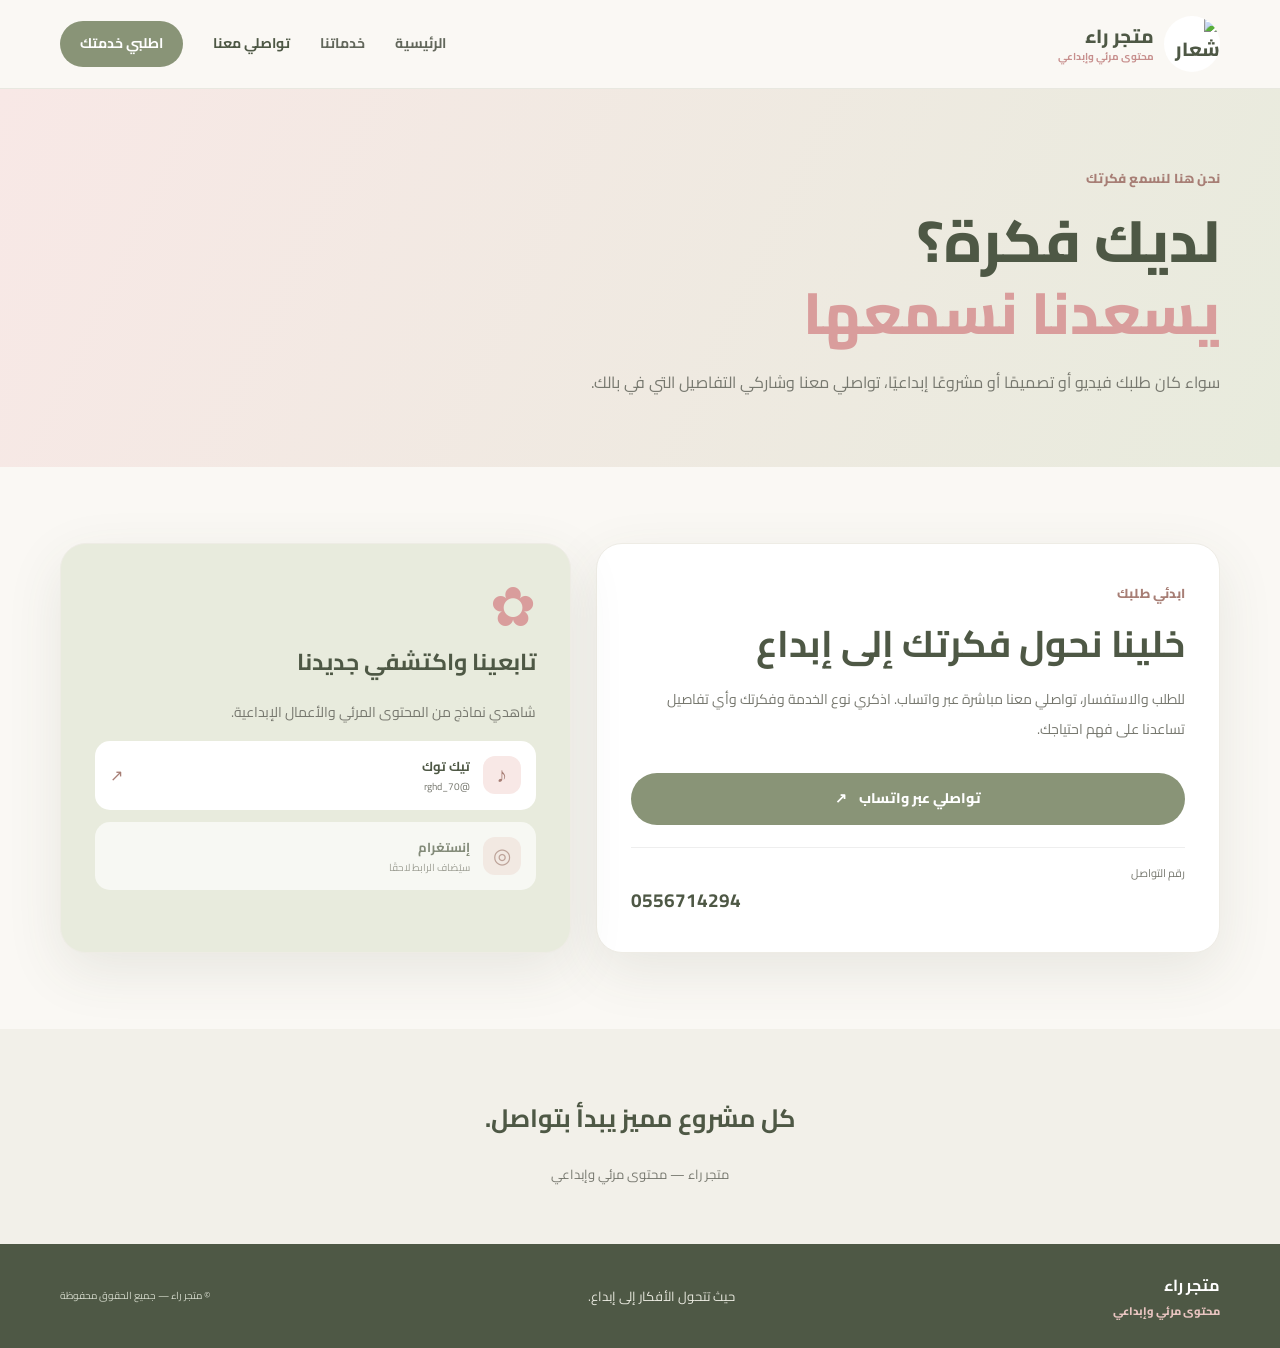
==== contact.html @ 1ba8f0df "Add files via upload" ====
<!doctype html>
<html lang="ar" dir="rtl"><head><meta charset="utf-8"><meta name="viewport" content="width=device-width, initial-scale=1"><meta name="description" content="تواصلي مع متجر راء لطلب فيديوهات الذكاء الاصطناعي والتصاميم والإعلانات والمشاريع الإبداعية."><title>تواصلي معنا | متجر راء</title><link rel="preconnect" href="https://fonts.googleapis.com"><link rel="preconnect" href="https://fonts.gstatic.com" crossorigin><link href="https://fonts.googleapis.com/css2?family=Cairo:wght@400;500;600;700;800&display=swap" rel="stylesheet"><link rel="stylesheet" href="style.css"></head><body>
<header class="site-header"><div class="container nav-wrap"><a class="brand" href="index.html"><img src="assets/images/raa-logo.webp" alt="شعار متجر راء"><span>متجر راء<small>محتوى مرئي وإبداعي</small></span></a><button class="menu-toggle" aria-label="فتح القائمة" aria-expanded="false">☰</button><nav class="nav-links"><a href="index.html">الرئيسية</a><a href="services.html">خدماتنا</a><a class="active" href="contact.html">تواصلي معنا</a><a class="nav-cta" href="https://wa.me/966556714294" target="_blank" rel="noopener">اطلبي خدمتك</a></nav></div></header>
<main><section class="page-hero contact-hero"><div class="container"><span class="eyebrow">نحن هنا لنسمع فكرتك</span><h1>لديك فكرة؟<br><em>يسعدنا نسمعها</em></h1><p>سواء كان طلبك فيديو أو تصميمًا أو مشروعًا إبداعيًا، تواصلي معنا وشاركي التفاصيل التي في بالك.</p></div></section>
<section class="section container contact-layout"><div class="contact-card"><span class="eyebrow">ابدئي طلبك</span><h2>خلينا نحول فكرتك إلى إبداع</h2><p>للطلب والاستفسار، تواصلي معنا مباشرة عبر واتساب. اذكري نوع الخدمة وفكرتك وأي تفاصيل تساعدنا على فهم احتياجك.</p><a class="btn btn-primary btn-wide" href="https://wa.me/966556714294?text=%D9%85%D8%B1%D8%AD%D8%A8%D8%A7%D9%8B%20%D9%85%D8%AA%D8%AC%D8%B1%20%D8%B1%D8%A7%D8%A1%D8%8C%20%D8%A3%D8%B1%D8%BA%D8%A8%20%D8%A8%D8%A7%D9%84%D8%A7%D8%B3%D8%AA%D9%81%D8%B3%D8%A7%D8%B1%20%D8%B9%D9%86%20%D8%AE%D8%AF%D9%85%D8%A7%D8%AA%D9%83%D9%85." target="_blank" rel="noopener">تواصلي عبر واتساب <span>↗</span></a><div class="contact-detail"><small>رقم التواصل</small><b dir="ltr">0556714294</b></div></div><div class="social-card"><div class="social-flower">✿</div><h3>تابعينا واكتشفي جديدنا</h3><p>شاهدي نماذج من المحتوى المرئي والأعمال الإبداعية.</p><a class="social-link" href="https://www.tiktok.com/@rghd_70" target="_blank" rel="noopener"><span class="social-icon">♪</span><span><b>تيك توك</b><small>@rghd_70</small></span><span class="arrow">↗</span></a><div class="social-link disabled"><span class="social-icon">◎</span><span><b>إنستغرام</b><small>سيُضاف الرابط لاحقًا</small></span></div></div></section>
<section class="contact-bottom"><div class="container"><h2>كل مشروع مميز يبدأ بتواصل.</h2><p>متجر راء — محتوى مرئي وإبداعي</p></div></section></main><footer class="site-footer"><div class="container footer-inner"><div class="footer-brand"><b>متجر راء</b><span>محتوى مرئي وإبداعي</span></div><p>حيث تتحول الأفكار إلى إبداع.</p><small>© متجر راء — جميع الحقوق محفوظة</small></div></footer><script src="script.js"></script></body></html>
---- style.css ----
@import url('https://fonts.googleapis.com/css2?family=Cairo:wght@400;500;600;700;800&display=swap');
:root{--sage:#899477;--sage-dark:#4e5845;--sage-soft:#e8ebdd;--pink:#edb7b6;--pink-soft:#f8e8e6;--cream:#faf8f4;--sand:#e6ddd2;--ink:#34372f;--muted:#77786f;--white:#fff;--shadow:0 18px 55px rgba(67,78,57,.10)}*{box-sizing:border-box}html{scroll-behavior:smooth}body{margin:0;background:var(--cream);color:var(--ink);font-family:'Cairo',Tahoma,sans-serif;line-height:1.85}a{color:inherit;text-decoration:none}img{display:block;max-width:100%}.container{width:min(1160px,calc(100% - 44px));margin-inline:auto}.site-header{position:sticky;top:0;z-index:20;background:rgba(250,248,244,.93);backdrop-filter:blur(14px);border-bottom:1px solid rgba(137,148,119,.16)}.nav-wrap{min-height:88px;display:flex;align-items:center;justify-content:space-between;gap:24px}.brand{display:flex;align-items:center;gap:10px;font-weight:800;color:var(--sage-dark);font-size:19px}.brand img{width:56px;height:56px;object-fit:contain;border-radius:50%;background:#fff}.brand span{display:flex;flex-direction:column;line-height:1.35}.brand small{font-size:10px;color:#c78f8d;font-weight:700}.nav-links{display:flex;align-items:center;gap:30px;font-size:14px;font-weight:700;color:#62675b}.nav-links a{transition:.2s}.nav-links a:hover,.nav-links a.active{color:var(--sage-dark)}.nav-cta{background:var(--sage)!important;color:#fff!important;padding:10px 20px;border-radius:30px}.menu-toggle{display:none;border:0;background:var(--sage-soft);color:var(--sage-dark);font-size:23px;border-radius:12px;padding:5px 12px}.hero{display:grid;grid-template-columns:.92fr 1.08fr;align-items:center;gap:54px;padding-block:72px 82px}.eyebrow{display:inline-block;color:#a77e75;font-size:13px;font-weight:800;letter-spacing:.2px}.hero h1,.page-hero h1{font-size:clamp(39px,5vw,66px);line-height:1.25;color:var(--sage-dark);margin:12px 0 18px;font-weight:800}.hero h1 em,.page-hero h1 em{font-style:normal;color:#d99d9c}.hero-copy>p,.page-hero p{max-width:540px;color:var(--muted);font-size:16px;line-height:2.1}.hero-actions{display:flex;gap:12px;flex-wrap:wrap;margin-top:28px}.btn{display:inline-flex;align-items:center;justify-content:center;gap:12px;padding:13px 23px;border-radius:32px;font-weight:800;font-size:14px;transition:transform .2s,box-shadow .2s}.btn:hover{transform:translateY(-3px);box-shadow:var(--shadow)}.btn-primary{background:var(--sage);color:#fff}.btn-light{background:#fff;color:var(--sage-dark);border:1px solid var(--sage-soft)}.hero-note{display:flex;align-items:center;gap:9px;color:#898b80;font-size:12px;margin-top:28px}.note-dot{width:8px;height:8px;background:var(--pink);border-radius:50%;box-shadow:0 0 0 5px var(--pink-soft)}.hero-visual{position:relative}.hero-visual>img{width:100%;height:440px;object-fit:cover;border-radius:44% 44% 22px 22px;box-shadow:var(--shadow)}.floating-tag{position:absolute;bottom:22px;right:-20px;background:#fff;padding:15px 20px;border-radius:18px;box-shadow:var(--shadow);display:flex;flex-direction:column}.floating-tag b{color:var(--sage-dark);font-size:14px}.floating-tag small{color:var(--muted);font-size:11px}.intro-band{background:var(--sage-soft);padding:62px 0}.intro-grid{display:grid;grid-template-columns:.8fr 1.2fr;gap:60px;align-items:center}.intro-grid h2,.section-heading h2,.closing-cta h2,.contact-card h2{font-size:clamp(25px,3vw,37px);line-height:1.5;color:var(--sage-dark);margin:8px 0 0}.intro-grid p{margin:0;color:#666d5c;line-height:2.2}.section{padding-block:76px}.section-heading{display:flex;align-items:end;justify-content:space-between;gap:20px;margin-bottom:30px}.text-link{font-size:13px;color:#a77e75;font-weight:800;white-space:nowrap}.service-preview-grid{display:grid;grid-template-columns:repeat(4,1fr);gap:16px}.service-mini{background:#fff;border:1px solid #eeece5;border-radius:20px;padding:23px 20px;min-height:205px;transition:.25s}.service-mini:hover{transform:translateY(-5px);box-shadow:var(--shadow)}.mini-icon{width:43px;height:43px;border-radius:14px;display:grid;place-items:center;background:var(--pink-soft);color:#bd8582;font-size:23px}.service-mini:nth-child(even) .mini-icon{background:var(--sage-soft);color:var(--sage-dark)}.service-mini h3{font-size:16px;color:var(--sage-dark);margin:17px 0 7px}.service-mini p{font-size:12px;color:var(--muted);margin:0;line-height:2}.showcase{background:#f2f0e9;padding:65px 0}.showcase-grid{display:grid;grid-template-columns:repeat(3,1fr);gap:20px}.showcase-grid figure{margin:0;background:#fff;border-radius:22px;overflow:hidden;box-shadow:0 8px 30px rgba(0,0,0,.04)}.showcase-grid img{width:100%;height:230px;object-fit:cover}.showcase-grid figcaption{padding:14px 18px;font-weight:800;color:var(--sage-dark)}.closing-cta{display:flex;align-items:center;justify-content:space-between;gap:30px;padding-block:64px}.closing-cta p{color:var(--muted);margin-bottom:0}.site-footer{background:#4e5845;color:#fff;padding:27px 0}.footer-inner{display:flex;align-items:center;justify-content:space-between;gap:20px}.footer-brand{display:flex;flex-direction:column;font-weight:800}.footer-brand span{font-size:11px;color:#e9c5c1}.footer-inner p{font-size:13px;color:#e9e9df}.footer-inner small{font-size:10px;color:#d2d7c9}.page-hero{background:linear-gradient(115deg,#e8ebdd 0%,#f8e8e6 100%);padding:74px 0 68px}.page-hero h1{font-size:clamp(38px,5vw,58px);margin-bottom:10px}.page-hero p{max-width:650px;margin-bottom:0}.services-list{display:flex;flex-direction:column;gap:28px}.service-row{display:grid;grid-template-columns:.95fr 1.05fr;align-items:center;gap:44px;background:#fff;border-radius:26px;padding:22px;box-shadow:0 8px 30px rgba(61,70,53,.045)}.service-row.reverse img{order:2}.service-row img{width:100%;height:300px;object-fit:cover;border-radius:19px}.service-number{color:#d39b99;font-size:13px;font-weight:800}.service-row h2{font-size:25px;color:var(--sage-dark);margin:5px 0 10px}.service-row p,.service-row li{font-size:13px;color:var(--muted);line-height:2}.service-row ul{padding-right:20px;margin:10px 0 0}.samples-section{background:#f2f0e9}.section-lead{color:var(--muted);font-size:13px}.gallery-grid{display:grid;grid-template-columns:repeat(3,1fr);gap:18px}.gallery-grid figure{margin:0;background:#fff;border-radius:18px;overflow:hidden;box-shadow:0 7px 24px rgba(55,65,48,.05);transition:.2s}.gallery-grid figure:hover{transform:translateY(-4px)}.gallery-grid img{width:100%;height:215px;object-fit:cover}.gallery-grid figcaption{padding:13px 16px;display:flex;flex-direction:column;gap:2px}.gallery-grid figcaption b{color:var(--sage-dark);font-size:14px}.gallery-grid figcaption span{color:var(--muted);font-size:11px}.contact-hero{background:linear-gradient(115deg,#f8e8e6,#e8ebdd)}.contact-layout{display:grid;grid-template-columns:1.1fr .9fr;gap:25px;align-items:stretch}.contact-card,.social-card{background:#fff;border:1px solid #eeece5;border-radius:26px;padding:34px;box-shadow:var(--shadow)}.contact-card p,.social-card p{color:var(--muted);font-size:14px;line-height:2.1}.btn-wide{width:100%;margin:15px 0 22px}.contact-detail{display:flex;flex-direction:column;border-top:1px solid #eee;padding-top:15px}.contact-detail small{font-size:11px;color:var(--muted)}.contact-detail b{color:var(--sage-dark);font-size:19px}.social-card{background:var(--sage-soft);position:relative;overflow:hidden}.social-flower{font-size:55px;color:#d99d9c;line-height:1}.social-card h3{color:var(--sage-dark);font-size:23px;margin:8px 0}.social-link{display:flex;align-items:center;gap:13px;background:#fff;padding:13px 15px;border-radius:15px;margin-top:12px}.social-icon{width:38px;height:38px;border-radius:12px;background:#f8e8e6;color:#a77e75;display:grid;place-items:center;font-size:21px}.social-link span:nth-child(2){display:flex;flex-direction:column;flex:1}.social-link b{font-size:13px;color:var(--sage-dark)}.social-link small{font-size:10px;color:var(--muted)}.social-link .arrow{color:#a77e75}.social-link.disabled{opacity:.65}.contact-bottom{text-align:center;background:#f2f0e9;padding:45px 0}.contact-bottom h2{color:var(--sage-dark);font-size:25px}.contact-bottom p{color:var(--muted);font-size:13px}@media(max-width:850px){.nav-links{gap:17px}.hero{gap:28px}.hero-visual>img{height:360px}.service-preview-grid{grid-template-columns:repeat(2,1fr)}.service-row{gap:24px}.gallery-grid{grid-template-columns:repeat(2,1fr)}}@media(max-width:650px){.container{width:min(100% - 30px,520px)}.nav-wrap{min-height:74px}.brand img{width:48px;height:48px}.menu-toggle{display:block}.nav-links{display:none;position:absolute;top:74px;right:15px;left:15px;background:#fff;border:1px solid var(--sage-soft);border-radius:18px;padding:18px;box-shadow:var(--shadow);flex-direction:column;align-items:stretch;gap:13px}.nav-links.open{display:flex}.nav-links a{padding:7px}.nav-cta{text-align:center}.hero{grid-template-columns:1fr;padding-block:43px 55px;gap:32px}.hero h1{font-size:43px}.hero-visual{padding-inline:8px}.hero-visual>img{height:300px;border-radius:35% 35% 18px 18px}.floating-tag{right:0;bottom:12px}.intro-band{padding:43px 0}.intro-grid{grid-template-columns:1fr;gap:15px}.section{padding-block:52px}.section-heading{align-items:start}.section-heading h2{font-size:25px}.service-preview-grid{gap:11px}.service-mini{padding:17px 14px;min-height:190px}.service-mini h3{font-size:14px}.showcase{padding:48px 0}.showcase-grid{grid-template-columns:1fr;gap:14px}.showcase-grid img{height:220px}.closing-cta{align-items:flex-start;flex-direction:column;padding-block:48px}.footer-inner{flex-direction:column;align-items:flex-start;gap:8px}.page-hero{padding:50px 0}.service-row,.contact-layout{grid-template-columns:1fr}.service-row{padding:14px;gap:17px}.service-row.reverse img{order:0}.service-row img{height:230px}.service-row h2{font-size:21px}.gallery-grid{grid-template-columns:1fr 1fr;gap:10px}.gallery-grid img{height:145px}.gallery-grid figcaption{padding:10px}.gallery-grid figcaption b{font-size:12px}.gallery-grid figcaption span{font-size:10px}.contact-card,.social-card{padding:24px}.contact-bottom h2{font-size:21px}}
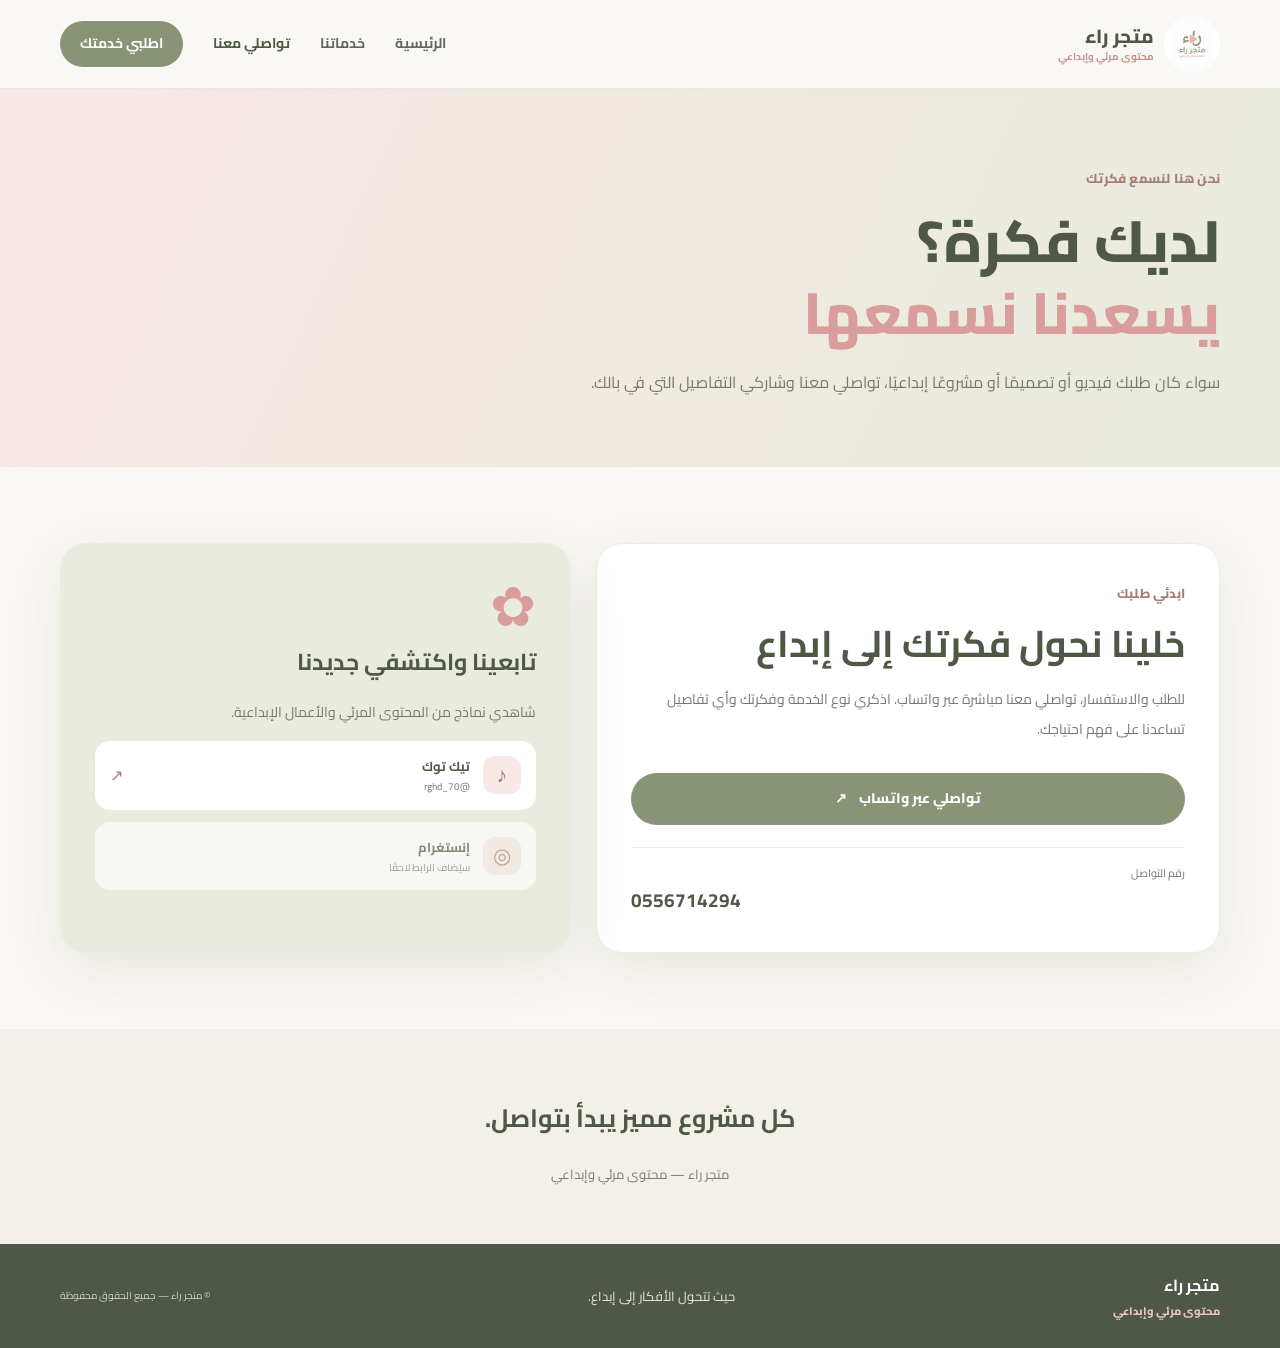
==== commit 61410f6e: "Update contact.html" ====
--- a/contact.html
+++ b/contact.html
@@ -1,6 +1,6 @@
 <!doctype html>
 <html lang="ar" dir="rtl"><head><meta charset="utf-8"><meta name="viewport" content="width=device-width, initial-scale=1"><meta name="description" content="تواصلي مع متجر راء لطلب فيديوهات الذكاء الاصطناعي والتصاميم والإعلانات والمشاريع الإبداعية."><title>تواصلي معنا | متجر راء</title><link rel="preconnect" href="https://fonts.googleapis.com"><link rel="preconnect" href="https://fonts.gstatic.com" crossorigin><link href="https://fonts.googleapis.com/css2?family=Cairo:wght@400;500;600;700;800&display=swap" rel="stylesheet"><link rel="stylesheet" href="style.css"></head><body>
-<header class="site-header"><div class="container nav-wrap"><a class="brand" href="index.html"><img src="assets/images/raa-logo.webp" alt="شعار متجر راء"><span>متجر راء<small>محتوى مرئي وإبداعي</small></span></a><button class="menu-toggle" aria-label="فتح القائمة" aria-expanded="false">☰</button><nav class="nav-links"><a href="index.html">الرئيسية</a><a href="services.html">خدماتنا</a><a class="active" href="contact.html">تواصلي معنا</a><a class="nav-cta" href="https://wa.me/966556714294" target="_blank" rel="noopener">اطلبي خدمتك</a></nav></div></header>
+<header class="site-header"><div class="container nav-wrap"><a class="brand" href="index.html"><img src="assets/images/logo.png.png" alt="شعار متجر راء"><span>متجر راء<small>محتوى مرئي وإبداعي</small></span></a><button class="menu-toggle" aria-label="فتح القائمة" aria-expanded="false">☰</button><nav class="nav-links"><a href="index.html">الرئيسية</a><a href="services.html">خدماتنا</a><a class="active" href="contact.html">تواصلي معنا</a><a class="nav-cta" href="https://wa.me/966556714294" target="_blank" rel="noopener">اطلبي خدمتك</a></nav></div></header>
 <main><section class="page-hero contact-hero"><div class="container"><span class="eyebrow">نحن هنا لنسمع فكرتك</span><h1>لديك فكرة؟<br><em>يسعدنا نسمعها</em></h1><p>سواء كان طلبك فيديو أو تصميمًا أو مشروعًا إبداعيًا، تواصلي معنا وشاركي التفاصيل التي في بالك.</p></div></section>
 <section class="section container contact-layout"><div class="contact-card"><span class="eyebrow">ابدئي طلبك</span><h2>خلينا نحول فكرتك إلى إبداع</h2><p>للطلب والاستفسار، تواصلي معنا مباشرة عبر واتساب. اذكري نوع الخدمة وفكرتك وأي تفاصيل تساعدنا على فهم احتياجك.</p><a class="btn btn-primary btn-wide" href="https://wa.me/966556714294?text=%D9%85%D8%B1%D8%AD%D8%A8%D8%A7%D9%8B%20%D9%85%D8%AA%D8%AC%D8%B1%20%D8%B1%D8%A7%D8%A1%D8%8C%20%D8%A3%D8%B1%D8%BA%D8%A8%20%D8%A8%D8%A7%D9%84%D8%A7%D8%B3%D8%AA%D9%81%D8%B3%D8%A7%D8%B1%20%D8%B9%D9%86%20%D8%AE%D8%AF%D9%85%D8%A7%D8%AA%D9%83%D9%85." target="_blank" rel="noopener">تواصلي عبر واتساب <span>↗</span></a><div class="contact-detail"><small>رقم التواصل</small><b dir="ltr">0556714294</b></div></div><div class="social-card"><div class="social-flower">✿</div><h3>تابعينا واكتشفي جديدنا</h3><p>شاهدي نماذج من المحتوى المرئي والأعمال الإبداعية.</p><a class="social-link" href="https://www.tiktok.com/@rghd_70" target="_blank" rel="noopener"><span class="social-icon">♪</span><span><b>تيك توك</b><small>@rghd_70</small></span><span class="arrow">↗</span></a><div class="social-link disabled"><span class="social-icon">◎</span><span><b>إنستغرام</b><small>سيُضاف الرابط لاحقًا</small></span></div></div></section>
-<section class="contact-bottom"><div class="container"><h2>كل مشروع مميز يبدأ بتواصل.</h2><p>متجر راء — محتوى مرئي وإبداعي</p></div></section></main><footer class="site-footer"><div class="container footer-inner"><div class="footer-brand"><b>متجر راء</b><span>محتوى مرئي وإبداعي</span></div><p>حيث تتحول الأفكار إلى إبداع.</p><small>© متجر راء — جميع الحقوق محفوظة</small></div></footer><script src="script.js"></script></body></html>+<section class="contact-bottom"><div class="container"><h2>كل مشروع مميز يبدأ بتواصل.</h2><p>متجر راء — محتوى مرئي وإبداعي</p></div></section></main><footer class="site-footer"><div class="container footer-inner"><div class="footer-brand"><b>متجر راء</b><span>محتوى مرئي وإبداعي</span></div><p>حيث تتحول الأفكار إلى إبداع.</p><small>© متجر راء — جميع الحقوق محفوظة</small></div></footer><script src="script.js"></script></body></html>
